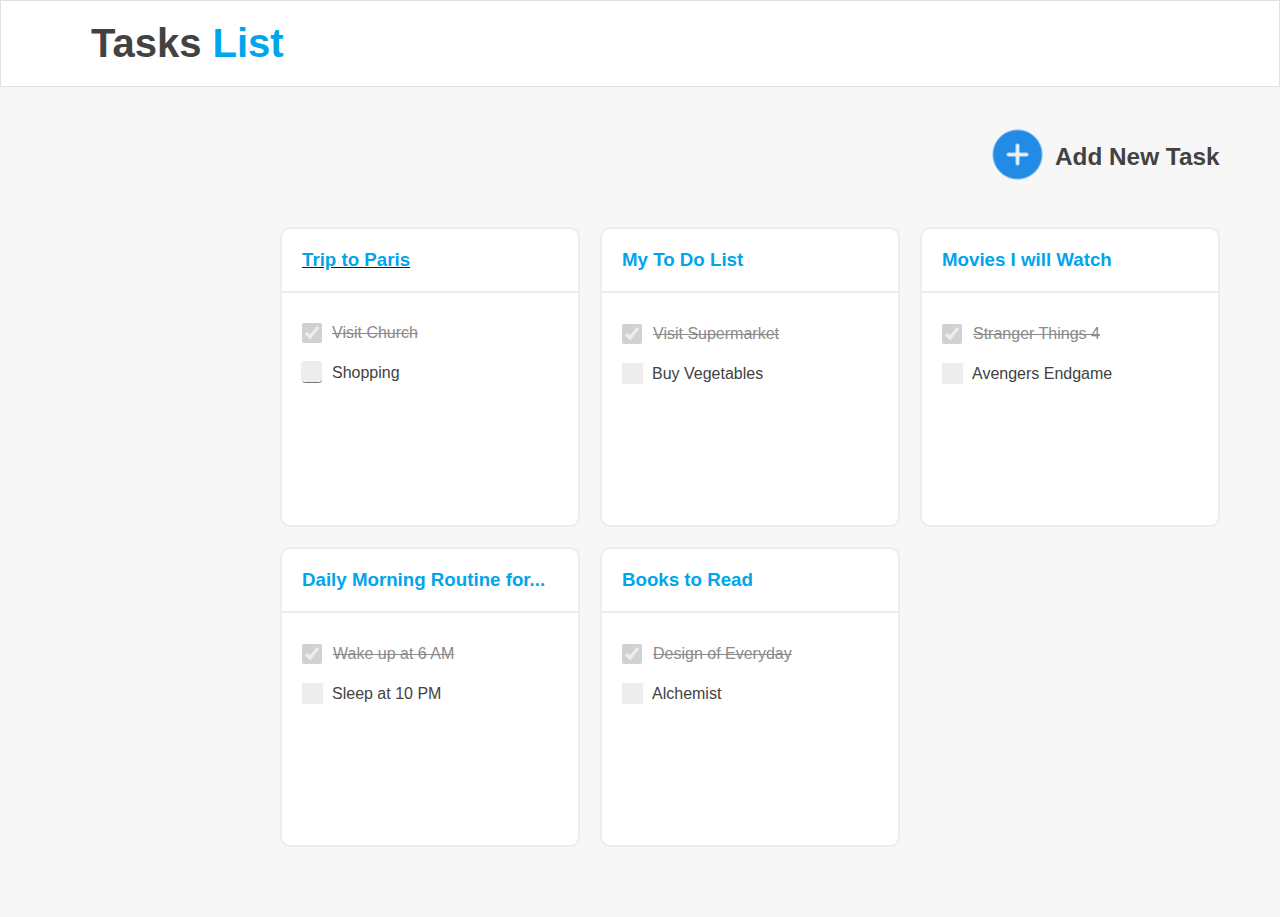
==== index.html @ 9b0dec1c "project 2" ====
<!DOCTYPE html>
<html lang="en">
<head>
    <meta charset="UTF-8">
    <meta http-equiv="X-UA-Compatible" content="IE=edge">
    <meta name="viewport" content="width=device-width, initial-scale=1.0">
    <title>Todo App UI Web</title>
    <link rel="stylesheet" href="style.css">
</head>
<body>
    <header>
        <nav class="navbar">
            <div><h1>Tasks <span>List</span></h1></div>
        </nav>
        <div class="container">
            <div class="add-task">
                <a href="./index1.html"><img src="./img/add icon.png" alt="add icon" width="55px"></a>
                <h3>Add New Task</h3>
            </div>
           <div class="boxs">
            <div class="box">
               <a href="./index2.html"><h3>Trip to Paris</h3></a>
                <div class="line"></div>
                    <div class="checkboxs">
                        <input type="checkbox" id="visit" name="visit" checked disabled>
                        <span class="bg"></span>
                    <label for="visit" class="firstcheckbox">Visit Church</label><br>
                <input type="checkbox" name="shopping" id="shopping">
                <label for="shopping">Shopping</label>
                    </div>
            </div>
            <div class="box">
                <h3>My To Do List</h3>
                <div class="line"></div>
                    <div class="checkboxs checkbox2">
                        <input type="checkbox" id="visit" name="visit" checked disabled>
                        <span class="bgbox2"></span>
                    <label for="visit" class="firstcheckbox marginbox">Visit Supermarket</label><br>
                <input type="checkbox" name="shopping" id="shopping">
                <label for="shopping">Buy Vegetables</label>
                    </div>
            </div>
            <div class="box">
                <h3>Movies I will Watch</h3>
                <div class="line"></div>
                    <div class="checkboxs checkbox2">
                        <input type="checkbox" id="visit" name="visit" checked disabled>
                        <span class="bgbox2"></span>
                    <label for="visit" class="firstcheckbox marginbox">Stranger Things 4</label><br>
                <input type="checkbox" name="shopping" id="shopping">
                <label for="shopping">Avengers Endgame</label>
                    </div>
            </div>
            <div class="box">
                <h3>Daily Morning Routine for...</h3>
                <div class="line"></div>
                    <div class="checkboxs checkbox2">
                        <input type="checkbox" id="visit" name="visit" checked disabled>
                        <span class="bgbox2"></span>
                    <label for="visit" class="firstcheckbox marginbox">Wake up at 6 AM</label><br>
                <input type="checkbox" name="shopping" id="shopping">
                <label for="shopping">Sleep at 10 PM</label>
                    </div>
            </div>
            <div class="box">
                <h3>Books to Read</h3>
                <div class="line"></div>
                    <div class="checkboxs checkbox2">
                        <input type="checkbox" id="visit" name="visit" checked disabled>
                        <span class="bgbox2"></span>
                    <label for="visit" class="firstcheckbox marginbox">Design of Everyday</label><br>
                <input type="checkbox" name="shopping" id="shopping">
                <label for="shopping">Alchemist</label>
                    </div>
            </div>
           </div>
        </div>
    </header>
</body>
</html>
---- style.css ----
/* FirstPageCSS */
*{
    margin: 0;
    padding: 0;
    box-sizing: border-box;
}
.navbar{
    background-color: #ffffff;
    padding: 20px;
    border: 1px solid #e0e0e0;
}
.navbar h1{
    margin-left: 70px;
    color: #424242;
    font-size: 2.5rem;
    font-family: 'Roboto', sans-serif;
}
.navbar span{
    color: #00A5EC;
}
.container{
    background-color: #f7f7f7;
    height: 830px;
    position: relative;
}
.boxs{
    margin-left: 280px;
    position: relative;
    top: 140px;
    display: flex;
    flex-wrap: wrap;
    column-gap: 20px;
    row-gap: 20px;
}
.box{
    height: 300px;
    background-color: white;
    width: 300px;
    border: 2px solid #EDEDED;
    border-radius: 10px;
    transition: all .3s ease-in-out;
}
.box:hover{
    box-shadow: 1px 1px 15px #cfcdcd;
}
.container .add-task{
    display: flex;
    font-family: 'Roboto', sans-serif;
    font-size: 1.3rem;
    position: absolute;
    left: 990px;
    top: 40px;
    align-items: center;
}
.container .add-task h3{
    margin-left: 10px;
    color: #424242;
}
.box{
    font-family: 'Roboto', sans-serif;
}
.box h3{
    color: #00A5EC;
    margin: 20px;
    font-family: 'Roboto', sans-serif;
}
.box .line{
    border-bottom: 2px solid #EDEDED;
    margin-bottom: 20px;
}
.box label{
    color: #424242;
    margin-left: 10px;
}
.checkboxs .firstcheckbox{
    text-decoration: line-through;
    color: #8c8a8a;
}
.checkboxs .marginbox{
    margin-left: -10px;
}
.box .checkboxs{
    display: flex;
    row-gap: 20px;
    align-items: center;
    flex-wrap: wrap;
    margin-right: 150px;
    padding-bottom: 30px;
    margin-top: 30px;
}
.box .bg{
    position: absolute;
    top: 134px;
    left: 21px;
    height: 21px;
    width: 21px;
    border-radius: 3px;
    border: 1px solid #EDEDED;
    background-color: #EDEDED;
}
.bgbox2{
    position: relative;
    top: 40px;
    right: 20px;
    height: 21px;
    width: 21px;
    background-color: #EDEDED;
}
.checkboxs input[type-checkbox]{
    background-color: #424242;
}
.box input{
    align-items: center;
    margin: 0px 0 0 20px;
    height: 20px;
    width: 20px;
}
.box .checkbox2{
    width: 210px;
    margin-right: -120px;
}
                                /* SecondPageCSS */

.add-container{
    position: absolute;
    top: 0px;
    height: 920px;
    width: 100%;
    background: rgba(0, 0, 0, 0.7);
}                    
.centerbox{
    font-family: 'Roboto', sans-serif;
    position: absolute;
    top: 320px;
    right: 540px;
    height: 250px;
    width: 430px;
    border-radius: 15px;
    border: 1px solid #cfcdcd;
    background-color: white;
}
.centerbox h3{
    padding: 15px 0 15px 20px;
    font-size: 1.4rem;
    color: #424242;
}
.centerbox .x{
    color: #8c8a8a;
    margin-left: 210px;
    font-size: 1.5rem;
}
.centerbox .line{
    border-bottom: 1px solid #EDEDED;
}
.centerbox input{
    margin: 30px 17px;
    width: 390px;
    border: 2px solid #F7F7F7;
    background-color: #F7F7F7;
    height: 40px;
}
.centerbox input::placeholder{
    padding-left: 10px;
    font-weight: bold;
}
.centerbox button{
    height: 45px;
    width: 170px;
    margin-right: 20px;
    float: right;
    background-color: #00A5EC;
    color: #ffffff;
    border: none;
    font-size: 1.1rem;
    border-radius: 5px;
}
.centerbox .plus{
    font-size: 1.4rem;
    margin-right: 2px;
}
                                /* ThirdPageCSS */

.back{
    display: flex;
    position: absolute;
    top: 55px;
    font-size: 1.3rem;
    column-gap: 10px;
    left: 515px;
    font-family: 'Roboto', sans-serif;
    color: #424242;
}                 
.back img{
    height: 30px;
    width: 30px;
}
.centerbox input::placeholder{
    color: #858585;
}           
.container .add-taskpage2{
    position: absolute;
    left: 770px;
    color: #424242;
    font-family: 'Roboto', sans-serif;
    column-gap: 10px;
    font-size: 1.4rem;
    top: 40px;
    display: flex;
    align-items: center;
}   
.page2box{
    position: absolute;
    top: 255px;
    left: 34%;
    font-size: 1.1rem;
    text-align: center;
    border-radius: 10px;
    height: 300px;
    width: 500px;
    background-color: white;
}
.page2checkbox{
    width: 180px;
}
.page2checkbox .page2bg{
    position: absolute;
    top: 135px;
    left: 20px;
}
.page2checkbox label{
    margin-left: 30px;
}
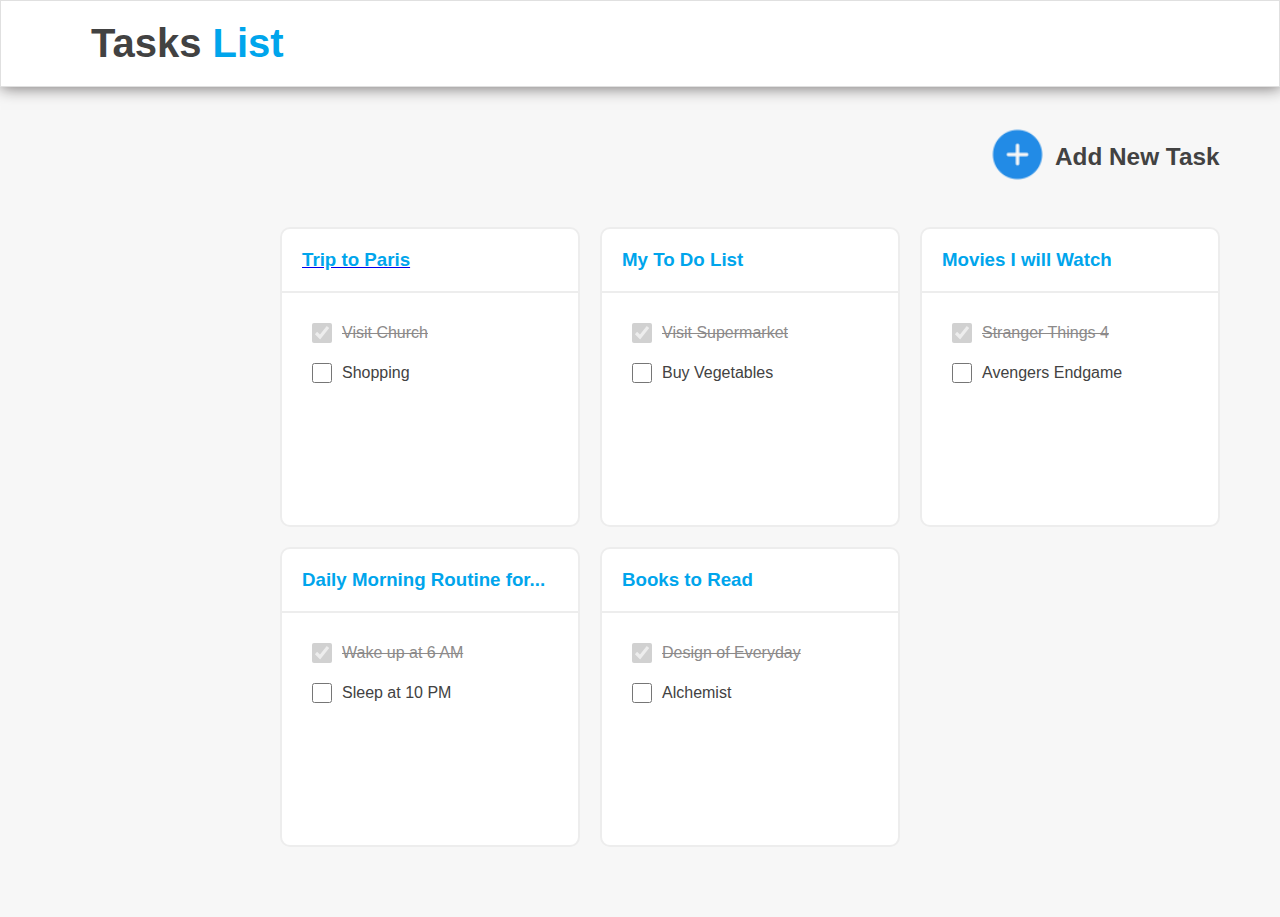
==== commit 9084e652: "project 2" ====
--- a/index.html
+++ b/index.html
@@ -23,7 +23,6 @@
                 <div class="line"></div>
                     <div class="checkboxs">
                         <input type="checkbox" id="visit" name="visit" checked disabled>
-                        <span class="bg"></span>
                     <label for="visit" class="firstcheckbox">Visit Church</label><br>
                 <input type="checkbox" name="shopping" id="shopping">
                 <label for="shopping">Shopping</label>
@@ -34,7 +33,6 @@
                 <div class="line"></div>
                     <div class="checkboxs checkbox2">
                         <input type="checkbox" id="visit" name="visit" checked disabled>
-                        <span class="bgbox2"></span>
                     <label for="visit" class="firstcheckbox marginbox">Visit Supermarket</label><br>
                 <input type="checkbox" name="shopping" id="shopping">
                 <label for="shopping">Buy Vegetables</label>
@@ -45,7 +43,6 @@
                 <div class="line"></div>
                     <div class="checkboxs checkbox2">
                         <input type="checkbox" id="visit" name="visit" checked disabled>
-                        <span class="bgbox2"></span>
                     <label for="visit" class="firstcheckbox marginbox">Stranger Things 4</label><br>
                 <input type="checkbox" name="shopping" id="shopping">
                 <label for="shopping">Avengers Endgame</label>
@@ -56,7 +53,6 @@
                 <div class="line"></div>
                     <div class="checkboxs checkbox2">
                         <input type="checkbox" id="visit" name="visit" checked disabled>
-                        <span class="bgbox2"></span>
                     <label for="visit" class="firstcheckbox marginbox">Wake up at 6 AM</label><br>
                 <input type="checkbox" name="shopping" id="shopping">
                 <label for="shopping">Sleep at 10 PM</label>
@@ -67,7 +63,6 @@
                 <div class="line"></div>
                     <div class="checkboxs checkbox2">
                         <input type="checkbox" id="visit" name="visit" checked disabled>
-                        <span class="bgbox2"></span>
                     <label for="visit" class="firstcheckbox marginbox">Design of Everyday</label><br>
                 <input type="checkbox" name="shopping" id="shopping">
                 <label for="shopping">Alchemist</label>
--- a/style.css
+++ b/style.css
@@ -4,10 +4,14 @@
     padding: 0;
     box-sizing: border-box;
 }
+body{
+    background-color: #f7f7f7;
+}
 .navbar{
     background-color: #ffffff;
     padding: 20px;
     border: 1px solid #e0e0e0;
+    box-shadow: 1px 1px 15px rgb(117, 113, 113);
 }
 .navbar h1{
     margin-left: 70px;
@@ -19,7 +23,6 @@
     color: #00A5EC;
 }
 .container{
-    background-color: #f7f7f7;
     height: 830px;
     position: relative;
 }
@@ -77,7 +80,7 @@
     color: #8c8a8a;
 }
 .checkboxs .marginbox{
-    margin-left: -10px;
+    margin-left: 10px;
 }
 .box .checkboxs{
     display: flex;
@@ -88,7 +91,7 @@
     padding-bottom: 30px;
     margin-top: 30px;
 }
-.box .bg{
+/* .box .bg{
     position: absolute;
     top: 134px;
     left: 21px;
@@ -97,21 +100,13 @@
     border-radius: 3px;
     border: 1px solid #EDEDED;
     background-color: #EDEDED;
-}
-.bgbox2{
-    position: relative;
-    top: 40px;
-    right: 20px;
-    height: 21px;
-    width: 21px;
-    background-color: #EDEDED;
-}
+} */
 .checkboxs input[type-checkbox]{
     background-color: #424242;
 }
 .box input{
     align-items: center;
-    margin: 0px 0 0 20px;
+    margin: 0px 0 0 30px;
     height: 20px;
     width: 20px;
 }
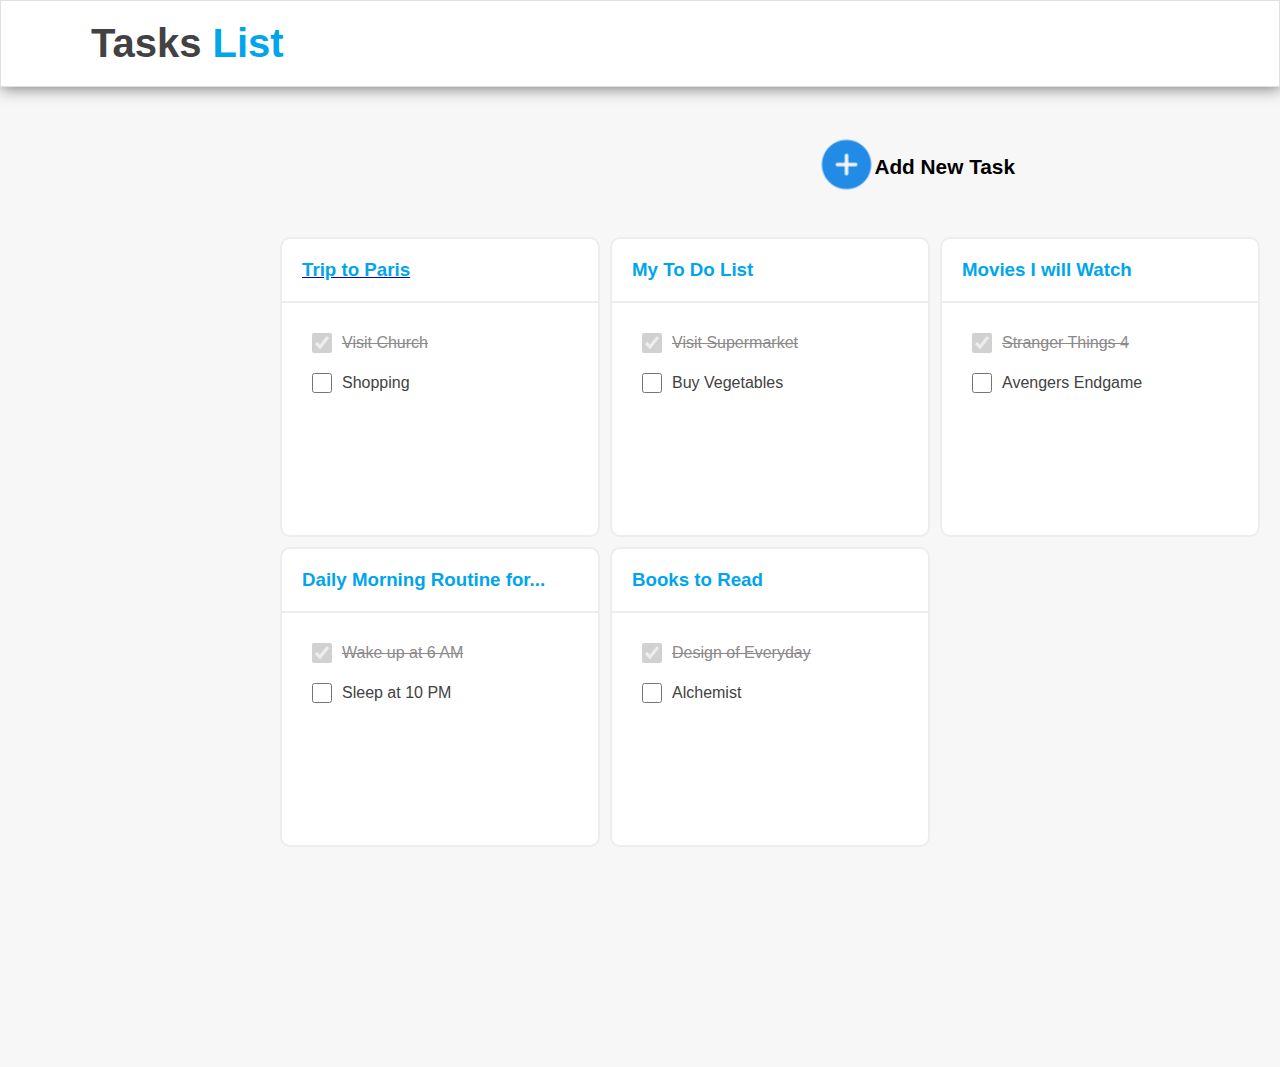
==== commit 44279925: "project2" ====
--- a/index.html
+++ b/index.html
@@ -6,17 +6,18 @@
     <meta name="viewport" content="width=device-width, initial-scale=1.0">
     <title>Todo App UI Web</title>
     <link rel="stylesheet" href="style.css">
+    <link rel="stylesheet" href="media.css">
 </head>
 <body>
     <header>
         <nav class="navbar">
             <div><h1>Tasks <span>List</span></h1></div>
         </nav>
+        <div class="add-task">
+            <a href="./index1.html"><img src="./img/add icon.png" alt="add icon" width="55px"></a>
+            <span>Add New Task</span>
+        </div>
         <div class="container">
-            <div class="add-task">
-                <a href="./index1.html"><img src="./img/add icon.png" alt="add icon" width="55px"></a>
-                <h3>Add New Task</h3>
-            </div>
            <div class="boxs">
             <div class="box">
                <a href="./index2.html"><h3>Trip to Paris</h3></a>
--- a/style.css
+++ b/style.css
@@ -5,6 +5,7 @@
     box-sizing: border-box;
 }
 body{
+    font-family: 'Roboto', sans-serif;
     background-color: #f7f7f7;
 }
 .navbar{
@@ -23,22 +24,23 @@
     color: #00A5EC;
 }
 .container{
+    margin-top: 150px;
     height: 830px;
     position: relative;
 }
 .boxs{
     margin-left: 280px;
-    position: relative;
     top: 140px;
     display: flex;
+    justify-content: start;
     flex-wrap: wrap;
-    column-gap: 20px;
-    row-gap: 20px;
+    column-gap: 10px;
+    row-gap: 10px;
 }
 .box{
     height: 300px;
     background-color: white;
-    width: 300px;
+    width: 320px;
     border: 2px solid #EDEDED;
     border-radius: 10px;
     transition: all .3s ease-in-out;
@@ -46,26 +48,25 @@
 .box:hover{
     box-shadow: 1px 1px 15px #cfcdcd;
 }
-.container .add-task{
-    display: flex;
-    font-family: 'Roboto', sans-serif;
+.add-task{
+    position: relative;
+    top: 50px;
+    right: 265px;
+    float: right;
+    display: flex;
     font-size: 1.3rem;
-    position: absolute;
-    left: 990px;
-    top: 40px;
-    align-items: center;
+    align-items: center;
+}
+.add-task span{
+    font-weight: bold;
 }
 .container .add-task h3{
     margin-left: 10px;
     color: #424242;
-}
-.box{
-    font-family: 'Roboto', sans-serif;
 }
 .box h3{
     color: #00A5EC;
     margin: 20px;
-    font-family: 'Roboto', sans-serif;
 }
 .box .line{
     border-bottom: 2px solid #EDEDED;
@@ -91,16 +92,6 @@
     padding-bottom: 30px;
     margin-top: 30px;
 }
-/* .box .bg{
-    position: absolute;
-    top: 134px;
-    left: 21px;
-    height: 21px;
-    width: 21px;
-    border-radius: 3px;
-    border: 1px solid #EDEDED;
-    background-color: #EDEDED;
-} */
 .checkboxs input[type-checkbox]{
     background-color: #424242;
 }
@@ -116,6 +107,9 @@
 }
                                 /* SecondPageCSS */
 
+.page2container{
+    margin-top: 45px;
+}
 .add-container{
     position: absolute;
     top: 0px;
@@ -124,7 +118,6 @@
     background: rgba(0, 0, 0, 0.7);
 }                    
 .centerbox{
-    font-family: 'Roboto', sans-serif;
     position: absolute;
     top: 320px;
     right: 540px;
@@ -182,7 +175,6 @@
     font-size: 1.3rem;
     column-gap: 10px;
     left: 515px;
-    font-family: 'Roboto', sans-serif;
     color: #424242;
 }                 
 .back img{
@@ -196,7 +188,6 @@
     position: absolute;
     left: 770px;
     color: #424242;
-    font-family: 'Roboto', sans-serif;
     column-gap: 10px;
     font-size: 1.4rem;
     top: 40px;
@@ -224,4 +215,4 @@
 }
 .page2checkbox label{
     margin-left: 30px;
-}
+}